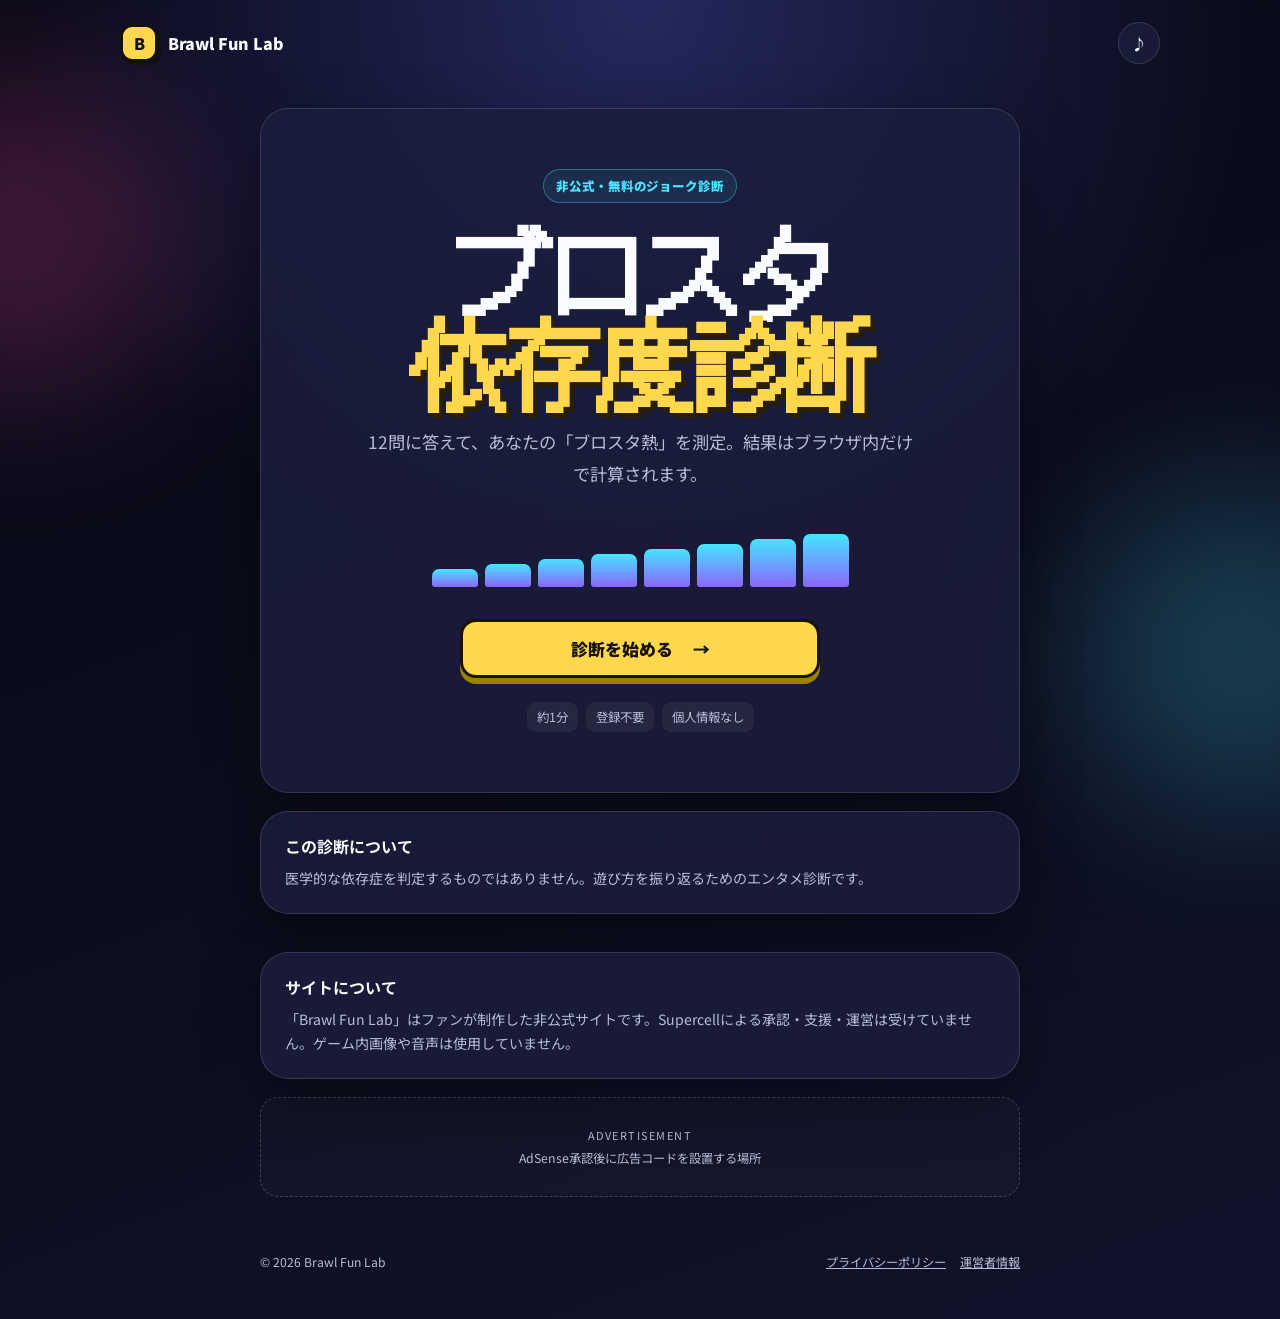
==== index.html @ d5464da0 "Add files via upload" ====
<!doctype html>
<html lang="ja">
<head>
  <meta charset="utf-8">
  <meta name="viewport" content="width=device-width, initial-scale=1">
  <meta name="description" content="ブロスタの遊び方を12問で振り返る非公式ジョーク診断。結果を友達とシェアできます。">
  <meta name="theme-color" content="#11142b">
  <title>ブロスタ依存度診断 | Brawl Fun Lab</title>
  <link rel="stylesheet" href="style.css">
  <script src="script.js" defer></script>
</head>
<body>
  <div class="background-orb orb-one" aria-hidden="true"></div>
  <div class="background-orb orb-two" aria-hidden="true"></div>

  <header class="site-header">
    <a class="brand" href="./" aria-label="Brawl Fun Lab ホーム">
      <span class="brand-mark">B</span>
      <span>Brawl Fun Lab</span>
    </a>
    <button id="soundButton" class="icon-button" type="button" aria-pressed="false" title="効果音">
      <span aria-hidden="true">♪</span>
      <span class="sr-only">効果音のオン・オフ</span>
    </button>
  </header>

  <main>
    <section id="startScreen" class="screen active" aria-labelledby="mainTitle">
      <div class="hero card">
        <div class="eyebrow">非公式・無料のジョーク診断</div>
        <h1 id="mainTitle">ブロスタ<br><span>依存度診断</span></h1>
        <p class="lead">12問に答えて、あなたの「ブロスタ熱」を測定。結果はブラウザ内だけで計算されます。</p>

        <div class="hero-meter" aria-hidden="true">
          <span style="--delay: 0"></span><span style="--delay: 1"></span>
          <span style="--delay: 2"></span><span style="--delay: 3"></span>
          <span style="--delay: 4"></span><span style="--delay: 5"></span>
          <span style="--delay: 6"></span><span style="--delay: 7"></span>
        </div>

        <button id="startButton" class="primary-button" type="button">
          診断を始める
          <span aria-hidden="true">→</span>
        </button>

        <div class="mini-info">
          <span>約1分</span>
          <span>登録不要</span>
          <span>個人情報なし</span>
        </div>
      </div>

      <aside class="notice card">
        <h2>この診断について</h2>
        <p>医学的な依存症を判定するものではありません。遊び方を振り返るためのエンタメ診断です。</p>
      </aside>
    </section>

    <section id="quizScreen" class="screen" aria-live="polite">
      <div class="quiz-shell card">
        <div class="quiz-top">
          <p id="questionCounter">QUESTION 1 / 12</p>
          <p id="scoreHint">直感で選ぼう</p>
        </div>

        <div class="progress-track" aria-label="診断の進み具合">
          <div id="progressBar" class="progress-bar"></div>
        </div>

        <div id="questionIcon" class="question-icon" aria-hidden="true">🎮</div>
        <h2 id="questionText" tabindex="-1"></h2>

        <div id="answerButtons" class="answers">
          <button class="answer-button" data-score="0" type="button">
            <strong>まったくない</strong><span>0</span>
          </button>
          <button class="answer-button" data-score="1" type="button">
            <strong>たまにある</strong><span>1</span>
          </button>
          <button class="answer-button" data-score="2" type="button">
            <strong>よくある</strong><span>2</span>
          </button>
          <button class="answer-button" data-score="3" type="button">
            <strong>ほぼ毎回</strong><span>3</span>
          </button>
        </div>

        <button id="backButton" class="text-button" type="button">← 1問戻る</button>
      </div>
    </section>

    <section id="resultScreen" class="screen" aria-labelledby="resultTitle">
      <div class="result-card card">
        <div id="resultBadge" class="result-badge">RESULT</div>
        <p class="result-label">あなたのブロスタ熱は…</p>
        <h2 id="resultTitle"></h2>

        <div class="score-ring" role="img" aria-label="診断スコア">
          <div class="score-ring-inner">
            <strong id="resultPercent">0%</strong>
            <span>ブロスタ熱</span>
          </div>
        </div>

        <p id="resultDescription" class="result-description"></p>

        <div class="result-stats">
          <div><span>プレイ傾向</span><strong id="playStyle"></strong></div>
          <div><span>おすすめ</span><strong id="recommendation"></strong></div>
        </div>

        <div class="action-grid">
          <button id="shareButton" class="primary-button" type="button">結果をシェア</button>
          <button id="copyButton" class="secondary-button" type="button">結果をコピー</button>
          <button id="retryButton" class="secondary-button full-width" type="button">もう一度診断する</button>
        </div>

        <p id="shareStatus" class="share-status" aria-live="polite"></p>
      </div>

      <aside class="balance-card card">
        <h3>楽しく続けるコツ</h3>
        <p>勉強・睡眠・食事などを先に済ませ、プレイ時間を決めて遊ぶとメリハリをつけやすくなります。</p>
      </aside>
    </section>

    <section class="about card">
      <h2>サイトについて</h2>
      <p>「Brawl Fun Lab」はファンが制作した非公式サイトです。Supercellによる承認・支援・運営は受けていません。ゲーム内画像や音声は使用していません。</p>
    </section>

    <div class="ad-placeholder" aria-label="広告掲載予定スペース">
      <span>ADVERTISEMENT</span>
      <p>AdSense承認後に広告コードを設置する場所</p>
    </div>
  </main>

  <footer>
    <p>© <span id="year"></span> Brawl Fun Lab</p>
    <nav aria-label="フッターナビゲーション">
      <a href="privacy.html">プライバシーポリシー</a>
      <a href="about.html">運営者情報</a>
    </nav>
  </footer>
</body>
</html>
---- style.css ----
@import url('https://fonts.googleapis.com/css2?family=DotGothic16&family=Noto+Sans+JP:wght@500;700;900&display=swap');

:root {
  --bg: #0c0d1d;
  --surface: rgba(27, 30, 62, 0.82);
  --surface-strong: #1a1d3d;
  --text: #f9fbff;
  --muted: #b7bdd8;
  --yellow: #ffd84d;
  --pink: #ff4fa7;
  --cyan: #45e6ff;
  --purple: #8c65ff;
  --border: rgba(255, 255, 255, 0.13);
  --shadow: 0 22px 60px rgba(0, 0, 0, 0.34);
}

* { box-sizing: border-box; }

html { scroll-behavior: smooth; }

body {
  min-height: 100vh;
  margin: 0;
  overflow-x: hidden;
  color: var(--text);
  background:
    radial-gradient(circle at top, #24285d 0, transparent 42%),
    linear-gradient(160deg, #080916, var(--bg) 55%, #11132b);
  font-family: "Noto Sans JP", system-ui, sans-serif;
}

button, a { -webkit-tap-highlight-color: transparent; }
button { font: inherit; }

.background-orb {
  position: fixed;
  z-index: -1;
  width: 320px;
  height: 320px;
  border-radius: 50%;
  filter: blur(80px);
  opacity: .22;
}
.orb-one { top: 8%; left: -140px; background: var(--pink); }
.orb-two { right: -120px; bottom: 10%; background: var(--cyan); }

.site-header {
  width: min(1040px, calc(100% - 32px));
  margin: 0 auto;
  padding: 22px 0;
  display: flex;
  align-items: center;
  justify-content: space-between;
}

.brand {
  display: inline-flex;
  gap: 10px;
  align-items: center;
  color: var(--text);
  font-weight: 900;
  text-decoration: none;
}
.brand-mark {
  display: grid;
  width: 38px;
  height: 38px;
  place-items: center;
  border: 3px solid #111;
  border-radius: 12px;
  color: #111;
  background: var(--yellow);
  box-shadow: 3px 3px 0 #111;
}

.icon-button {
  width: 42px;
  height: 42px;
  border: 1px solid var(--border);
  border-radius: 50%;
  color: var(--text);
  background: var(--surface);
  cursor: pointer;
}
.icon-button[aria-pressed="true"] { color: #111; background: var(--yellow); }

main {
  width: min(760px, calc(100% - 28px));
  margin: 22px auto 0;
}

.screen { display: none; }
.screen.active { display: block; animation: enter .42s ease both; }

.card {
  border: 1px solid var(--border);
  border-radius: 28px;
  background: var(--surface);
  box-shadow: var(--shadow);
  backdrop-filter: blur(18px);
}

.hero { padding: clamp(28px, 7vw, 60px); text-align: center; }
.eyebrow {
  display: inline-block;
  padding: 7px 12px;
  border: 1px solid rgba(69, 230, 255, .36);
  border-radius: 999px;
  color: var(--cyan);
  background: rgba(69, 230, 255, .08);
  font-size: .78rem;
  font-weight: 900;
  letter-spacing: .07em;
}

h1 {
  margin: 22px 0 18px;
  font-family: "DotGothic16", sans-serif;
  font-size: clamp(3rem, 12vw, 6.2rem);
  line-height: .92;
  letter-spacing: -.055em;
}
h1 span {
  color: var(--yellow);
  text-shadow: 4px 5px 0 #291e00;
}
.lead {
  max-width: 550px;
  margin: 0 auto;
  color: var(--muted);
  font-size: clamp(.98rem, 2.5vw, 1.08rem);
  line-height: 1.9;
}

.hero-meter {
  display: flex;
  max-width: 460px;
  height: 64px;
  margin: 32px auto;
  gap: 7px;
  align-items: end;
  justify-content: center;
}
.hero-meter span {
  width: 10%;
  height: calc(18px + var(--delay) * 5px);
  border-radius: 7px 7px 3px 3px;
  background: linear-gradient(var(--cyan), var(--purple));
  animation: meter 1.1s ease-in-out infinite alternate;
  animation-delay: calc(var(--delay) * -.08s);
}

.primary-button, .secondary-button {
  min-height: 54px;
  padding: 14px 22px;
  border-radius: 16px;
  font-weight: 900;
  cursor: pointer;
  transition: transform .16s ease, filter .16s ease;
}
.primary-button {
  border: 3px solid #171100;
  color: #171100;
  background: var(--yellow);
  box-shadow: 0 6px 0 #9f7e00;
}
.secondary-button {
  border: 1px solid var(--border);
  color: var(--text);
  background: #272b56;
}
.primary-button:hover, .secondary-button:hover { filter: brightness(1.08); transform: translateY(-2px); }
.primary-button:active, .secondary-button:active { transform: translateY(3px); box-shadow: none; }

.hero .primary-button { width: min(100%, 360px); font-size: 1.06rem; }
.hero .primary-button span { margin-left: 16px; }

.mini-info {
  display: flex;
  margin-top: 24px;
  gap: 8px;
  flex-wrap: wrap;
  justify-content: center;
}
.mini-info span {
  padding: 6px 10px;
  border-radius: 9px;
  color: var(--muted);
  background: rgba(255,255,255,.055);
  font-size: .78rem;
}

.notice, .balance-card, .about {
  margin-top: 18px;
  padding: 22px 24px;
}
.notice h2, .about h2 { margin: 0 0 8px; font-size: 1rem; }
.notice p, .about p, .balance-card p {
  margin: 0;
  color: var(--muted);
  font-size: .88rem;
  line-height: 1.75;
}

.quiz-shell { min-height: 590px; padding: clamp(22px, 6vw, 46px); }
.quiz-top { display: flex; justify-content: space-between; gap: 16px; }
.quiz-top p { margin: 0; color: var(--muted); font-size: .78rem; font-weight: 900; letter-spacing: .06em; }
.progress-track {
  height: 10px;
  margin: 15px 0 42px;
  overflow: hidden;
  border-radius: 99px;
  background: rgba(255,255,255,.08);
}
.progress-bar {
  width: 0;
  height: 100%;
  border-radius: inherit;
  background: linear-gradient(90deg, var(--cyan), var(--purple), var(--pink));
  transition: width .3s ease;
}

.question-icon {
  display: grid;
  width: 68px;
  height: 68px;
  margin: 0 auto 20px;
  place-items: center;
  border: 1px solid var(--border);
  border-radius: 22px;
  background: rgba(255,255,255,.06);
  font-size: 2rem;
}
#questionText {
  min-height: 86px;
  margin: 0 auto 32px;
  text-align: center;
  font-size: clamp(1.35rem, 4.5vw, 2rem);
  line-height: 1.55;
}
.answers { display: grid; gap: 11px; }
.answer-button {
  display: flex;
  min-height: 58px;
  padding: 13px 16px 13px 19px;
  align-items: center;
  justify-content: space-between;
  border: 1px solid var(--border);
  border-radius: 16px;
  color: var(--text);
  background: rgba(255,255,255,.055);
  cursor: pointer;
  transition: border-color .15s ease, background .15s ease, transform .15s ease;
}
.answer-button:hover {
  border-color: var(--cyan);
  background: rgba(69,230,255,.1);
  transform: translateX(4px);
}
.answer-button span {
  display: grid;
  width: 31px;
  height: 31px;
  place-items: center;
  border-radius: 9px;
  color: var(--muted);
  background: rgba(255,255,255,.08);
}
.text-button {
  display: block;
  margin: 24px auto 0;
  border: 0;
  color: var(--muted);
  background: transparent;
  cursor: pointer;
}
.text-button:disabled { visibility: hidden; }

.result-card { padding: clamp(28px, 7vw, 54px); text-align: center; }
.result-badge {
  display: inline-block;
  padding: 6px 12px;
  border-radius: 999px;
  color: #170d00;
  background: var(--yellow);
  font-size: .76rem;
  font-weight: 900;
}
.result-label { margin: 18px 0 6px; color: var(--muted); }
#resultTitle {
  margin: 0;
  font-family: "DotGothic16", sans-serif;
  font-size: clamp(2rem, 7vw, 3.8rem);
}
.score-ring {
  display: grid;
  width: 190px;
  height: 190px;
  margin: 28px auto;
  place-items: center;
  border-radius: 50%;
  background: conic-gradient(var(--yellow) var(--score, 0%), rgba(255,255,255,.08) 0);
  box-shadow: 0 0 50px rgba(255,216,77,.13);
}
.score-ring-inner {
  display: grid;
  width: 156px;
  height: 156px;
  place-content: center;
  border-radius: 50%;
  background: #171a36;
}
.score-ring-inner strong { font-size: 2.55rem; }
.score-ring-inner span { color: var(--muted); font-size: .75rem; }
.result-description { color: var(--muted); line-height: 1.9; }
.result-stats {
  display: grid;
  margin: 28px 0;
  gap: 10px;
  grid-template-columns: repeat(2, 1fr);
}
.result-stats div {
  padding: 17px 12px;
  border: 1px solid var(--border);
  border-radius: 16px;
  background: rgba(255,255,255,.04);
}
.result-stats span, .result-stats strong { display: block; }
.result-stats span { margin-bottom: 5px; color: var(--muted); font-size: .72rem; }
.action-grid { display: grid; gap: 12px; grid-template-columns: 1fr 1fr; }
.full-width { grid-column: 1 / -1; }
.share-status { min-height: 1.4em; margin: 14px 0 0; color: var(--cyan); font-size: .82rem; }
.balance-card h3 { margin: 0 0 8px; font-size: 1rem; }

.about { margin-top: 38px; }
.ad-placeholder {
  min-height: 100px;
  margin: 18px 0;
  padding: 18px;
  display: grid;
  place-content: center;
  border: 1px dashed rgba(255,255,255,.2);
  border-radius: 18px;
  text-align: center;
  color: var(--muted);
  background: rgba(255,255,255,.025);
}
.ad-placeholder span { font-size: .68rem; letter-spacing: .14em; }
.ad-placeholder p { margin: 6px 0 0; font-size: .77rem; }

footer {
  width: min(760px, calc(100% - 28px));
  margin: 12px auto 0;
  padding: 26px 0 36px;
  display: flex;
  gap: 18px;
  align-items: center;
  justify-content: space-between;
  color: var(--muted);
  font-size: .76rem;
}
footer nav { display: flex; gap: 14px; }
footer a { color: var(--muted); }

.simple-page { max-width: 760px; margin: 30px auto; padding: 28px; }
.simple-page h1 { font-family: inherit; font-size: 2rem; letter-spacing: 0; line-height: 1.3; }
.simple-page h2 { margin-top: 30px; font-size: 1.15rem; }
.simple-page p, .simple-page li { color: var(--muted); line-height: 1.9; }
.back-link { display: inline-block; margin-top: 24px; color: var(--cyan); }

.sr-only {
  position: absolute;
  width: 1px; height: 1px;
  padding: 0; margin: -1px;
  overflow: hidden; clip: rect(0,0,0,0);
  white-space: nowrap; border: 0;
}

@keyframes enter {
  from { opacity: 0; transform: translateY(12px); }
  to { opacity: 1; transform: none; }
}
@keyframes meter {
  to { transform: translateY(-9px); filter: brightness(1.25); }
}

@media (max-width: 560px) {
  .site-header { padding-top: 16px; }
  .quiz-shell { min-height: 610px; }
  .quiz-top { align-items: center; }
  #scoreHint { display: none; }
  .result-stats, .action-grid { grid-template-columns: 1fr; }
  .full-width { grid-column: auto; }
  footer { align-items: flex-start; flex-direction: column; }
}

@media (prefers-reduced-motion: reduce) {
  *, *::before, *::after {
    scroll-behavior: auto !important;
    animation-duration: .01ms !important;
    animation-iteration-count: 1 !important;
    transition-duration: .01ms !important;
  }
}
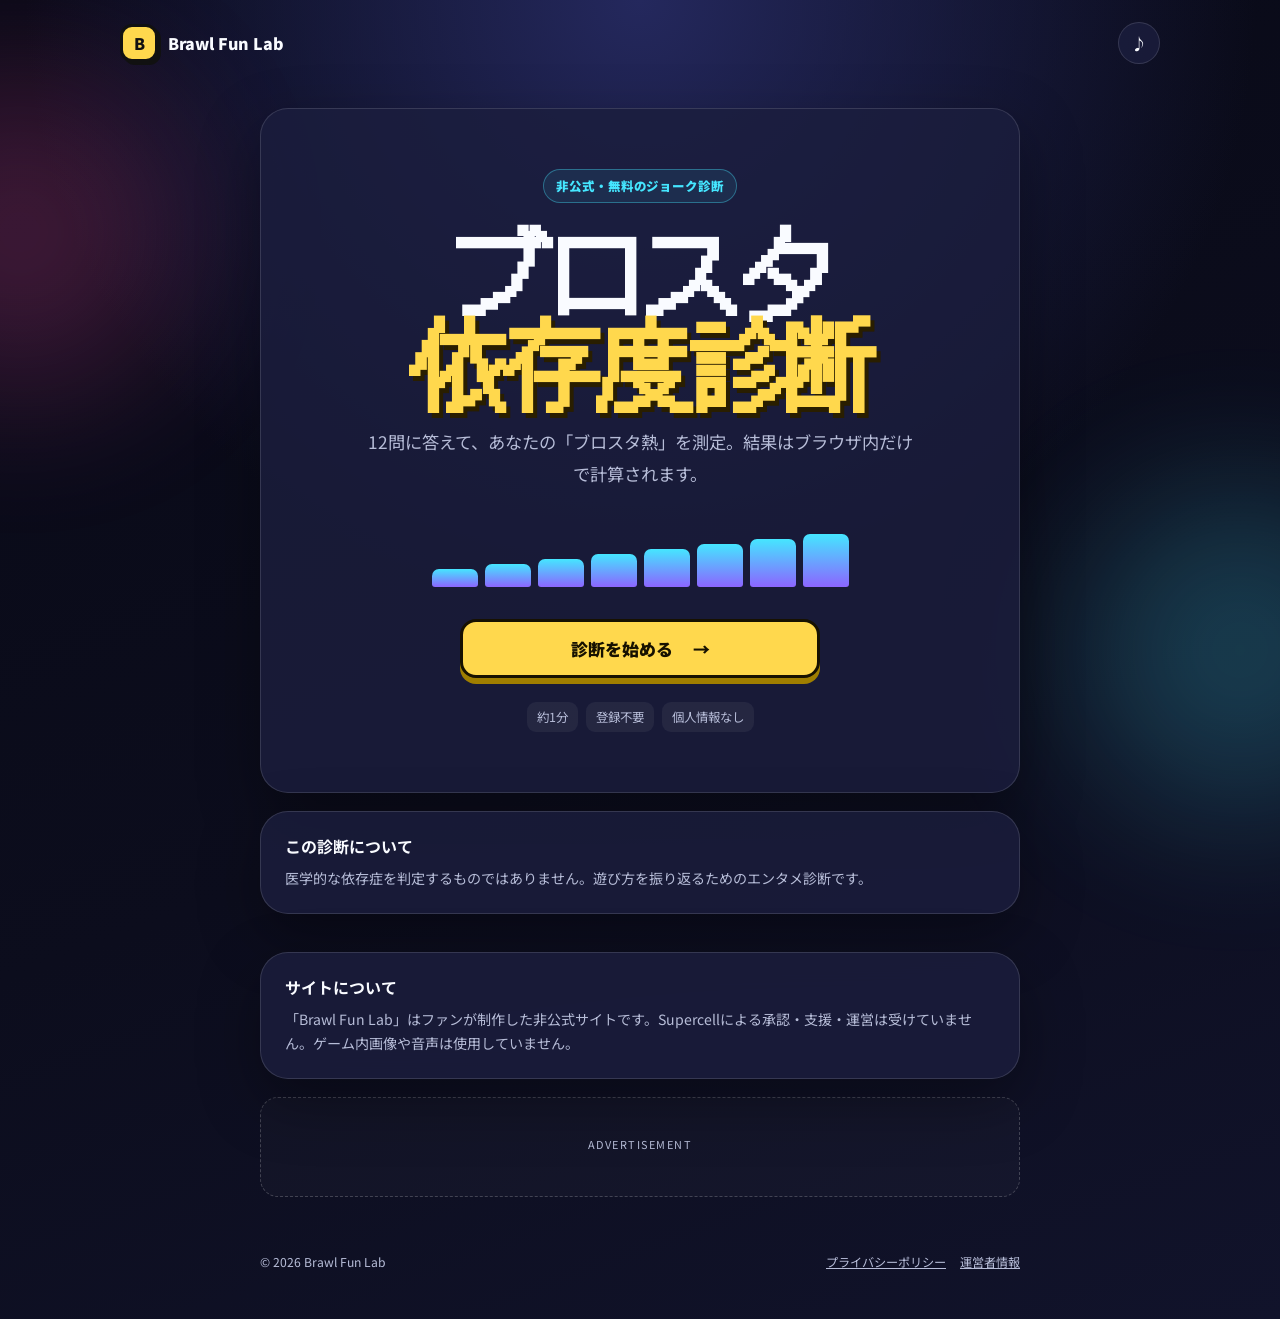
==== commit efe3c8d1: "Update index.html" ====
--- a/index.html
+++ b/index.html
@@ -131,7 +131,8 @@
 
     <div class="ad-placeholder" aria-label="広告掲載予定スペース">
       <span>ADVERTISEMENT</span>
-      <p>AdSense承認後に広告コードを設置する場所</p>
+      <p><script async src="https://pagead2.googlesyndication.com/pagead/js/adsbygoogle.js?client=ca-pub-2351504342995029"
+     crossorigin="anonymous"></script></p>
     </div>
   </main>
 
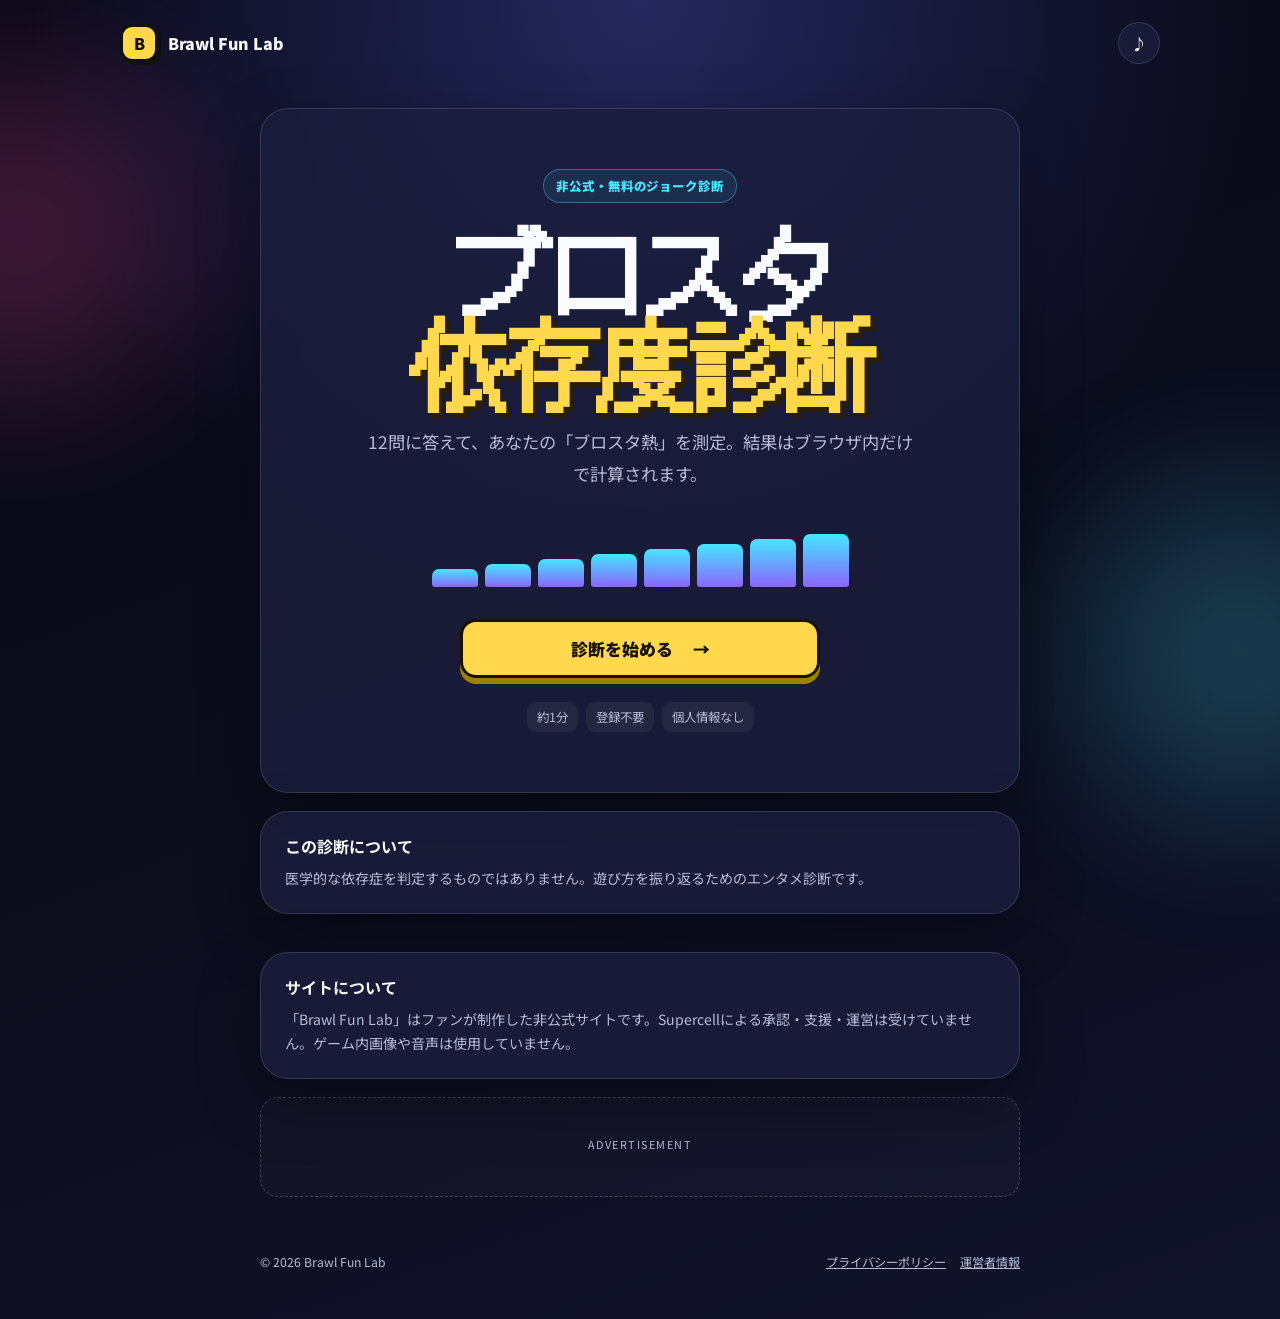
==== commit e8ff7b24: "Update index.html" ====
--- a/index.html
+++ b/index.html
@@ -5,6 +5,7 @@
   <meta name="viewport" content="width=device-width, initial-scale=1">
   <meta name="description" content="ブロスタの遊び方を12問で振り返る非公式ジョーク診断。結果を友達とシェアできます。">
   <meta name="theme-color" content="#11142b">
+  <meta name="google-adsense-account" content="ca-pub-2351504342995029">
   <title>ブロスタ依存度診断 | Brawl Fun Lab</title>
   <link rel="stylesheet" href="style.css">
   <script src="script.js" defer></script>
